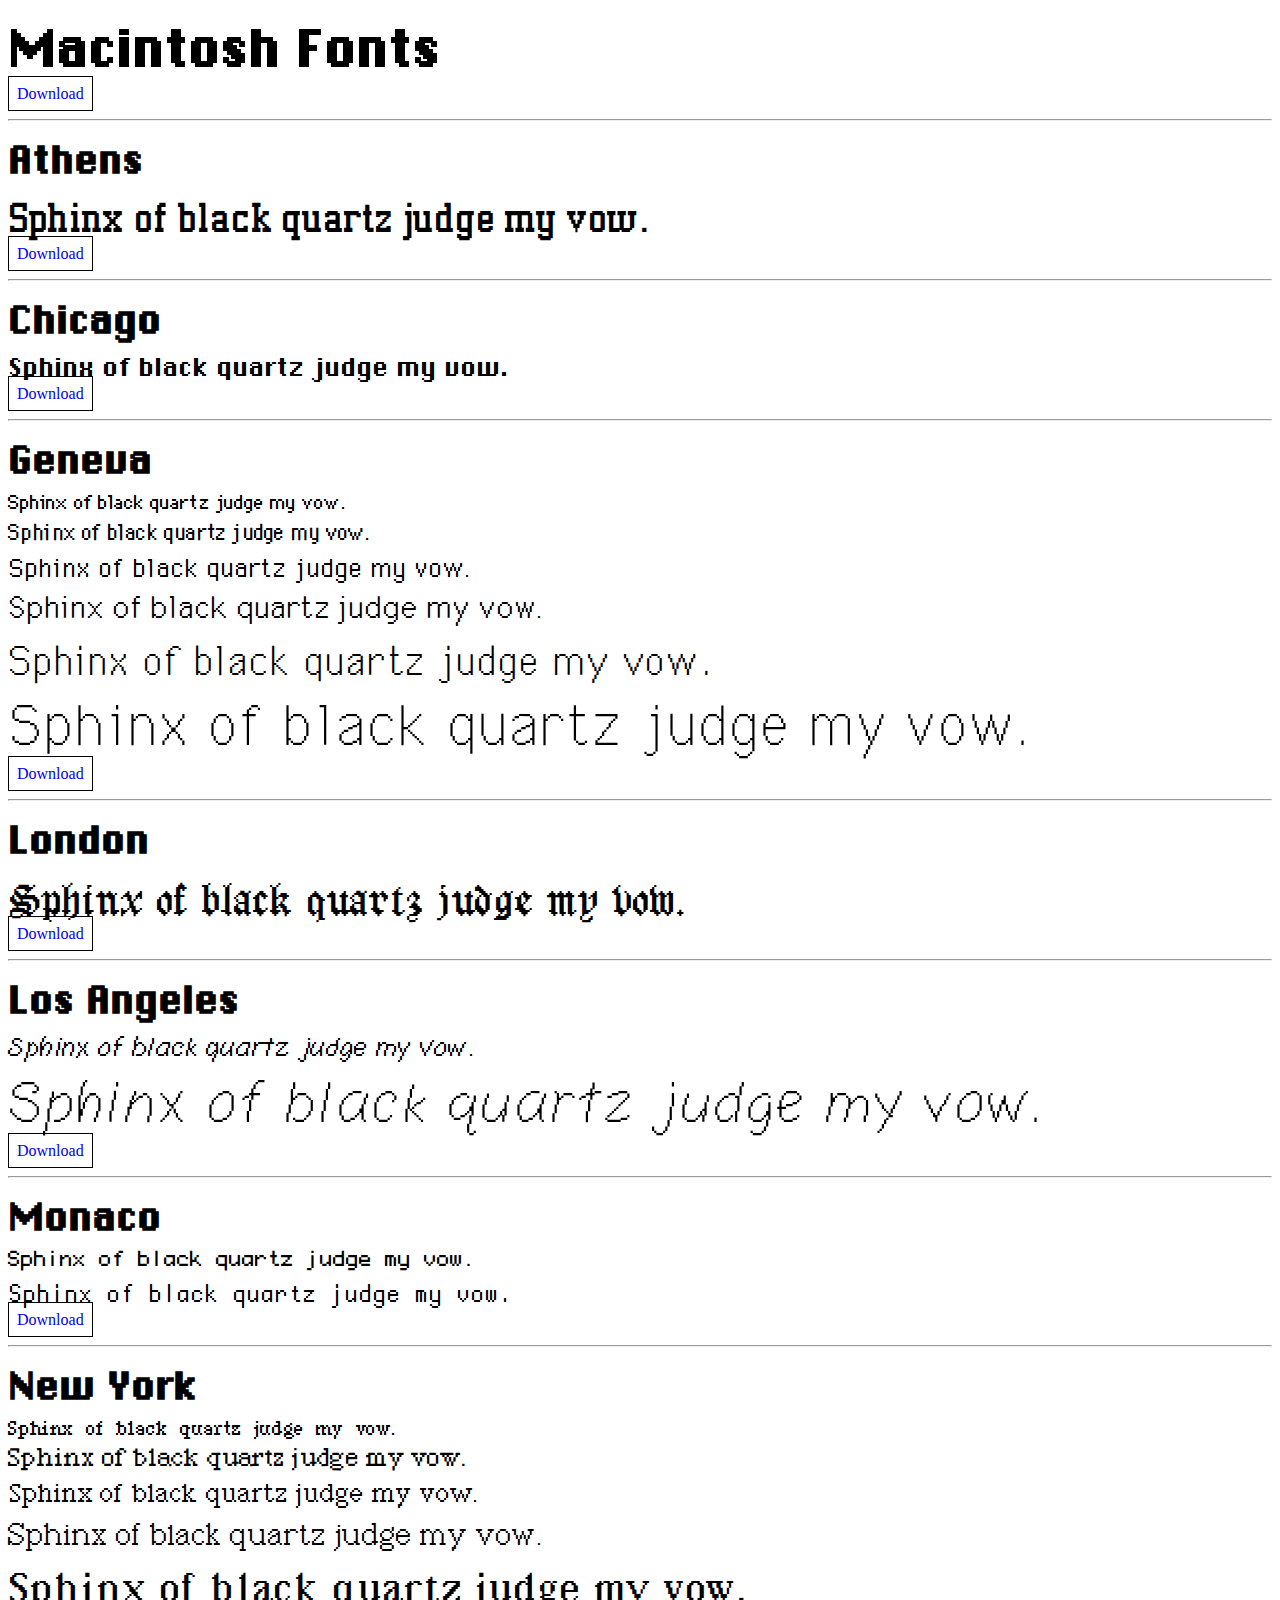
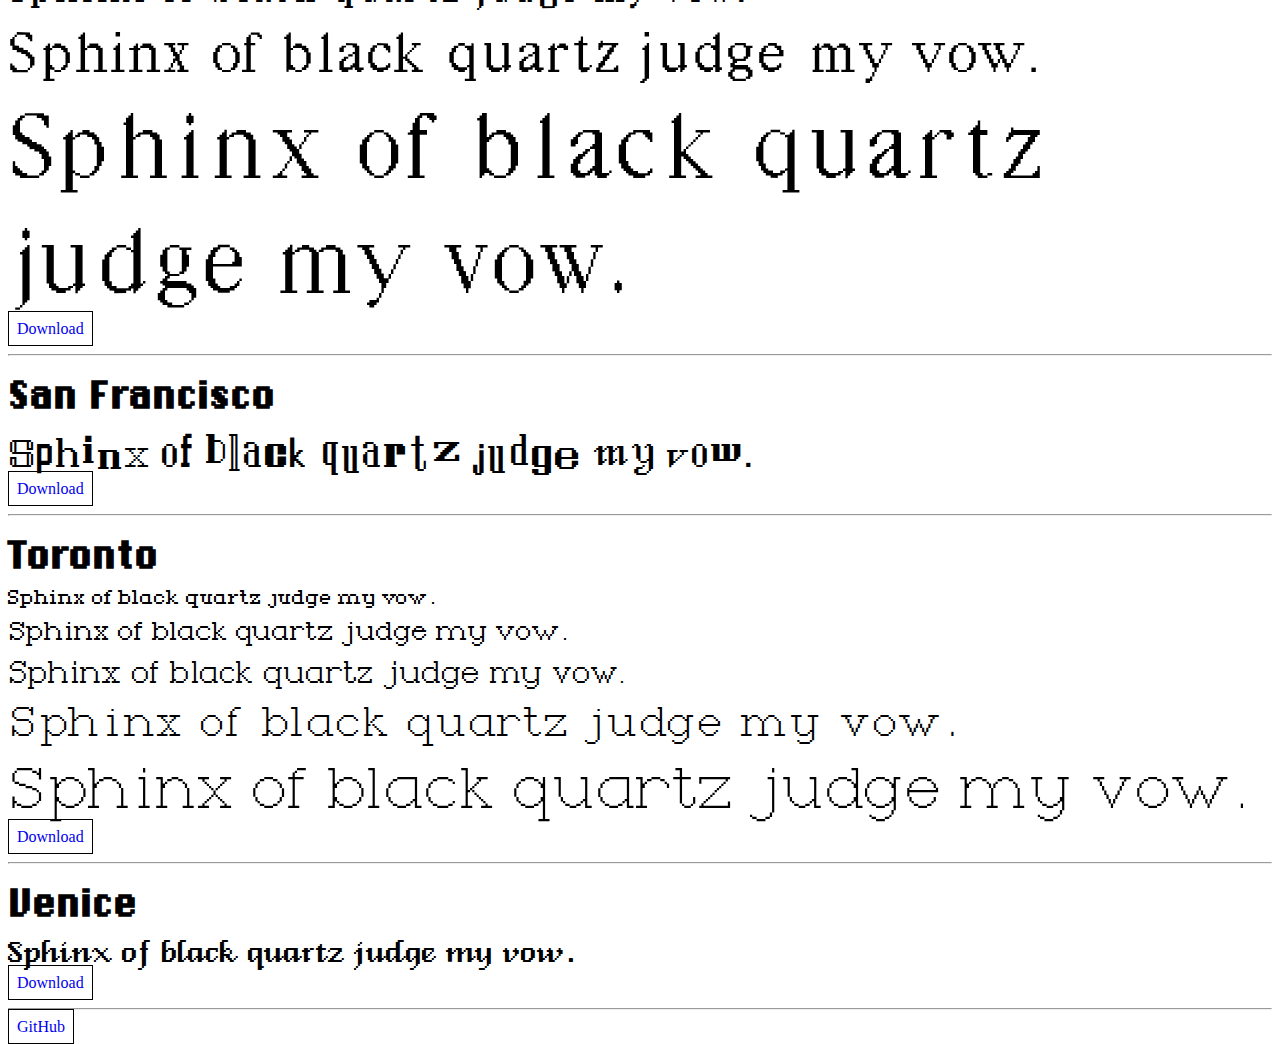
==== index.html @ c71b7063 "third commit" ====
<!DOCTYPE html>
<html lang="en">
<head>
  <meta charset="UTF-8" />
  <title>Macintosh Fonts</title>
  <meta name="viewport" content="width=device-width,initial-scale=1" />
  <link rel="stylesheet" type="text/css" href="styles.css" />
  <link rel="icon" href="favicon.png">
</head>

<body>
  <h1>Macintosh Fonts</h1>
  <a href="/ZIP/MacFonts.zip" download="MacFonts.zip">Download</a>

<hr>
  
  <h2>Athens</h2>
  <p class="athens18">Sphinx of black quartz judge my vow.</p>
  <a href="/ZIP/MacAthens.zip" download="MacAthens.zip">Download</a>

<hr>

  <h2>Chicago</h2>
  <p class="chicago12">Sphinx of black quartz judge my vow.</p>
  <a href="/ZIP/MacChicago.zip" download="MacChicago.zip">Download</a>

<hr>

  <h2>Geneva</h2>
  <p class="geneva09">Sphinx of black quartz judge my vow.</p>
  <p class="geneva10">Sphinx of black quartz judge my vow.</p>
  <p class="geneva12">Sphinx of black quartz judge my vow.</p>
  <p class="geneva14">Sphinx of black quartz judge my vow.</p>
  <p class="geneva18">Sphinx of black quartz judge my vow.</p>
  <p class="geneva24">Sphinx of black quartz judge my vow.</p>
  <a href="/ZIP/MacGeneva.zip" download="MacGeneva.zip">Download</a>

<hr>

  <h2>London</h2>
  <p class="london18">Sphinx of black quartz judge my vow.</p>
  <a href="/ZIP/MacLondon.zip" download="MacLondon.zip">Download</a>

<hr>

  <h2>Los Angeles</h2>
  <p class="losangeles12">Sphinx of black quartz judge my vow.</p>
  <p class="losangeles24">Sphinx of black quartz judge my vow.</p>
  <a href="/ZIP/MacLosAngeles.zip" download="MacLosAngeles.zip">Download</a>

<hr>

  <h2>Monaco</h2>
  <p class="monaco09">Sphinx of black quartz judge my vow.</p>
  <p class="monaco12">Sphinx of black quartz judge my vow.</p>
  <a href="/ZIP/MacMonaco.zip" download="MacMonaco.zip">Download</a>

<hr>

  <h2>New York</h2>
  <p class="newyork09">Sphinx of black quartz judge my vow.</p>
  <p class="newyork10">Sphinx of black quartz judge my vow.</p>
  <p class="newyork12">Sphinx of black quartz judge my vow.</p>
  <p class="newyork14">Sphinx of black quartz judge my vow.</p>
  <p class="newyork18">Sphinx of black quartz judge my vow.</p>
  <p class="newyork24">Sphinx of black quartz judge my vow.</p>
  <p class="newyork36">Sphinx of black quartz judge my vow.</p>
  <a href="/ZIP/MacNewYork.zip" download="MacNewYork.zip">Download</a>

<hr>

  <h2>San Francisco</h2>
  <p class="sanfrancisco18">Sphinx of black quartz judge my vow.</p>
  <a href="/ZIP/MacSanFrancisco.zip" download="MacSanFrancisco.zip">Download</a>

<hr>

  <h2>Toronto</h2>
  <p class="toronto09">Sphinx of black quartz judge my vow.</p>
  <p class="toronto12">Sphinx of black quartz judge my vow.</p>
  <p class="toronto14">Sphinx of black quartz judge my vow.</p>
  <p class="toronto18">Sphinx of black quartz judge my vow.</p>
  <p class="toronto24">Sphinx of black quartz judge my vow.</p>
  <a href="/ZIP/MacToronto.zip" download="MacToronto.zip">Download</a>

<hr>

  <h2>Venice</h2>
  <p class="venice14">Sphinx of black quartz judge my vow.</p>
  <a href="/ZIP/MacVenice.zip" download="MacVenice.zip">Download</a>

  <hr>
  <footer>
  <a href="https://github.com/century/macfonts">GitHub</a>
  </footer>
</body>

</html>
---- styles.css ----
@font-face
{
    font-family: "Athens18";
    src: url(/WOFF2/MacAthens-18.woff2)
}

@font-face
{
    font-family: "Chicago12";
    src: url(/WOFF2/MacChicago-12.woff2)
}

@font-face
{
    font-family: "Geneva09";
    src: url(/WOFF2/MacGeneva-09.woff2)
}

@font-face
{
    font-family: "Geneva10";
    src: url(/WOFF2/MacGeneva-10.woff2)
}

@font-face
{
    font-family: "Geneva12";
    src: url(/WOFF2/MacGeneva-12.woff2)
}

@font-face
{
    font-family: "Geneva14";
    src: url(/WOFF2/MacGeneva-14.woff2)
}

@font-face
{
    font-family: "Geneva18";
    src: url(/WOFF2/MacGeneva-18.woff2)
}

@font-face
{
    font-family: "Geneva24";
    src: url(/WOFF2/MacGeneva-24.woff2)
}

@font-face
{
    font-family: "London18";
    src: url(/WOFF2/MacLondon-18.woff2)
}

@font-face
{
    font-family: "LosAngeles12";
    src: url(/WOFF2/MacLosAngeles-12.woff2)
}

@font-face
{
    font-family: "LosAngeles24";
    src: url(/WOFF2/MacLosAngeles-24.woff2)
}

@font-face
{
    font-family: "Monaco09";
    src: url(/WOFF2/MacMonaco-09.woff2)
}

@font-face
{
    font-family: "Monaco12";
    src: url(/WOFF2/MacMonaco-12.woff2)
}

@font-face
{
    font-family: "NewYork09";
    src: url(/WOFF2/MacNewYork-09.woff2)
}

@font-face
{
    font-family: "NewYork10";
    src: url(/WOFF2/MacNewYork-10.woff2)
}

@font-face
{
    font-family: "NewYork12";
    src: url(/WOFF2/MacNewYork-12.woff2)
}

@font-face
{
    font-family: "NewYork14";
    src: url(/WOFF2/MacNewYork-14.woff2)
}

@font-face
{
    font-family: "NewYork18";
    src: url(/WOFF2/MacNewYork-18.woff2)
}

@font-face
{
    font-family: "NewYork24";
    src: url(/WOFF2/MacNewYork-24.woff2)
}

@font-face
{
    font-family: "NewYork36";
    src: url(/WOFF2/MacNewYork-36.woff2)
}

@font-face
{
    font-family: "SanFrancisco18";
    src: url(/WOFF2/MacSanFrancisco-18.woff2)
}

@font-face
{
    font-family: "Toronto09";
    src: url(/WOFF2/MacToronto-09.woff2)
}

@font-face
{
    font-family: "Toronto10";
    src: url(/WOFF2/MacToronto-10.woff2)
}

@font-face
{
    font-family: "Toronto12";
    src: url(/WOFF2/MacToronto-12.woff2)
}

@font-face
{
    font-family: "Toronto14";
    src: url(/WOFF2/MacToronto-14.woff2)
}

@font-face
{
    font-family: "Toronto18";
    src: url(/WOFF2/MacToronto-18.woff2)
}

@font-face
{
    font-family: "Toronto24";
    src: url(/WOFF2/MacToronto-24.woff2)
}

@font-face
{
    font-family: "Venice14";
    src: url(/WOFF2/MacVenice-14.woff2)
}

.athens18 {
	font-family: "Athens18";
	font-size: 36pt;
}

.chicago12 {
	font-family: "Chicago12";
	font-size: 24pt;
}

.geneva09 {
	font-family: "Geneva09";
	font-size: 18pt;
}

.geneva10  {
	font-family: "Geneva10";
	font-size: 20pt;
}

.geneva12  {
	font-family: "Geneva12";
	font-size: 24pt;
}

.geneva14 {
	font-family: "Geneva14";
	font-size: 28pt;
}

.geneva18 {
	font-family: "Geneva18";
	font-size: 36pt;
}

.geneva24 {
	font-family: "Geneva24";
	font-size: 48pt;
}

.london18 {
	font-family: "London18";
	font-size: 36pt;
}

.losangeles12 {
	font-family: "LosAngeles12";
	font-size: 24pt;
}

.losangeles24 {
	font-family: "LosAngeles24";
	font-size: 48pt;
}

.monaco09 {
	font-family: "Monaco09";
	font-size: 18pt;
}

.monaco12 {
	font-family: "Monaco12";
	font-size: 24pt;
}

.newyork09 {
	font-family: "NewYork09";
	font-size: 18pt;
}

.newyork10 {
	font-family: "NewYork10";
	font-size: 20pt;
}

.newyork12 {
	font-family: "NewYork12";
	font-size: 24pt;
}

.newyork14 {
	font-family: "NewYork14";
	font-size: 28pt;
}

.newyork18 {
	font-family: "NewYork18";
	font-size: 36pt;
}

.newyork24 {
	font-family: "NewYork24";
	font-size: 48pt;
}
.newyork36 {
	font-family: "NewYork36";
	font-size: 72pt;
}

.sanfrancisco18 {
	font-family: "SanFrancisco18";
	font-size: 36pt;
}

.toronto09 {
	font-family: "Toronto09";
	font-size: 18pt;
}

.toronto12 {
	font-family: "Toronto12";
	font-size: 24pt;
}

.toronto14 {
	font-family: "Toronto14";
	font-size: 28pt;
}


.toronto18 {
	font-family: "Toronto18";
	font-size: 36pt;
}


.toronto24 {
	font-family: "Toronto24";
	font-size: 48pt;
}


.venice14 {
	font-family: "Venice14";
	font-size: 28pt;
}

h1,h2,h3,h4,h5,h6 {
	font-family: "Chicago12";
	margin: 0;
}

h1 {
	font-size: 48pt;
}

h2 {
	font-size: 36pt;
}



a {
	border: 1px solid black;
	text-decoration: none;
	padding: 8px;
	text-align: center;
	
}
p {
	margin: 0;
}
hr {
	margin-top: 1rem;
}
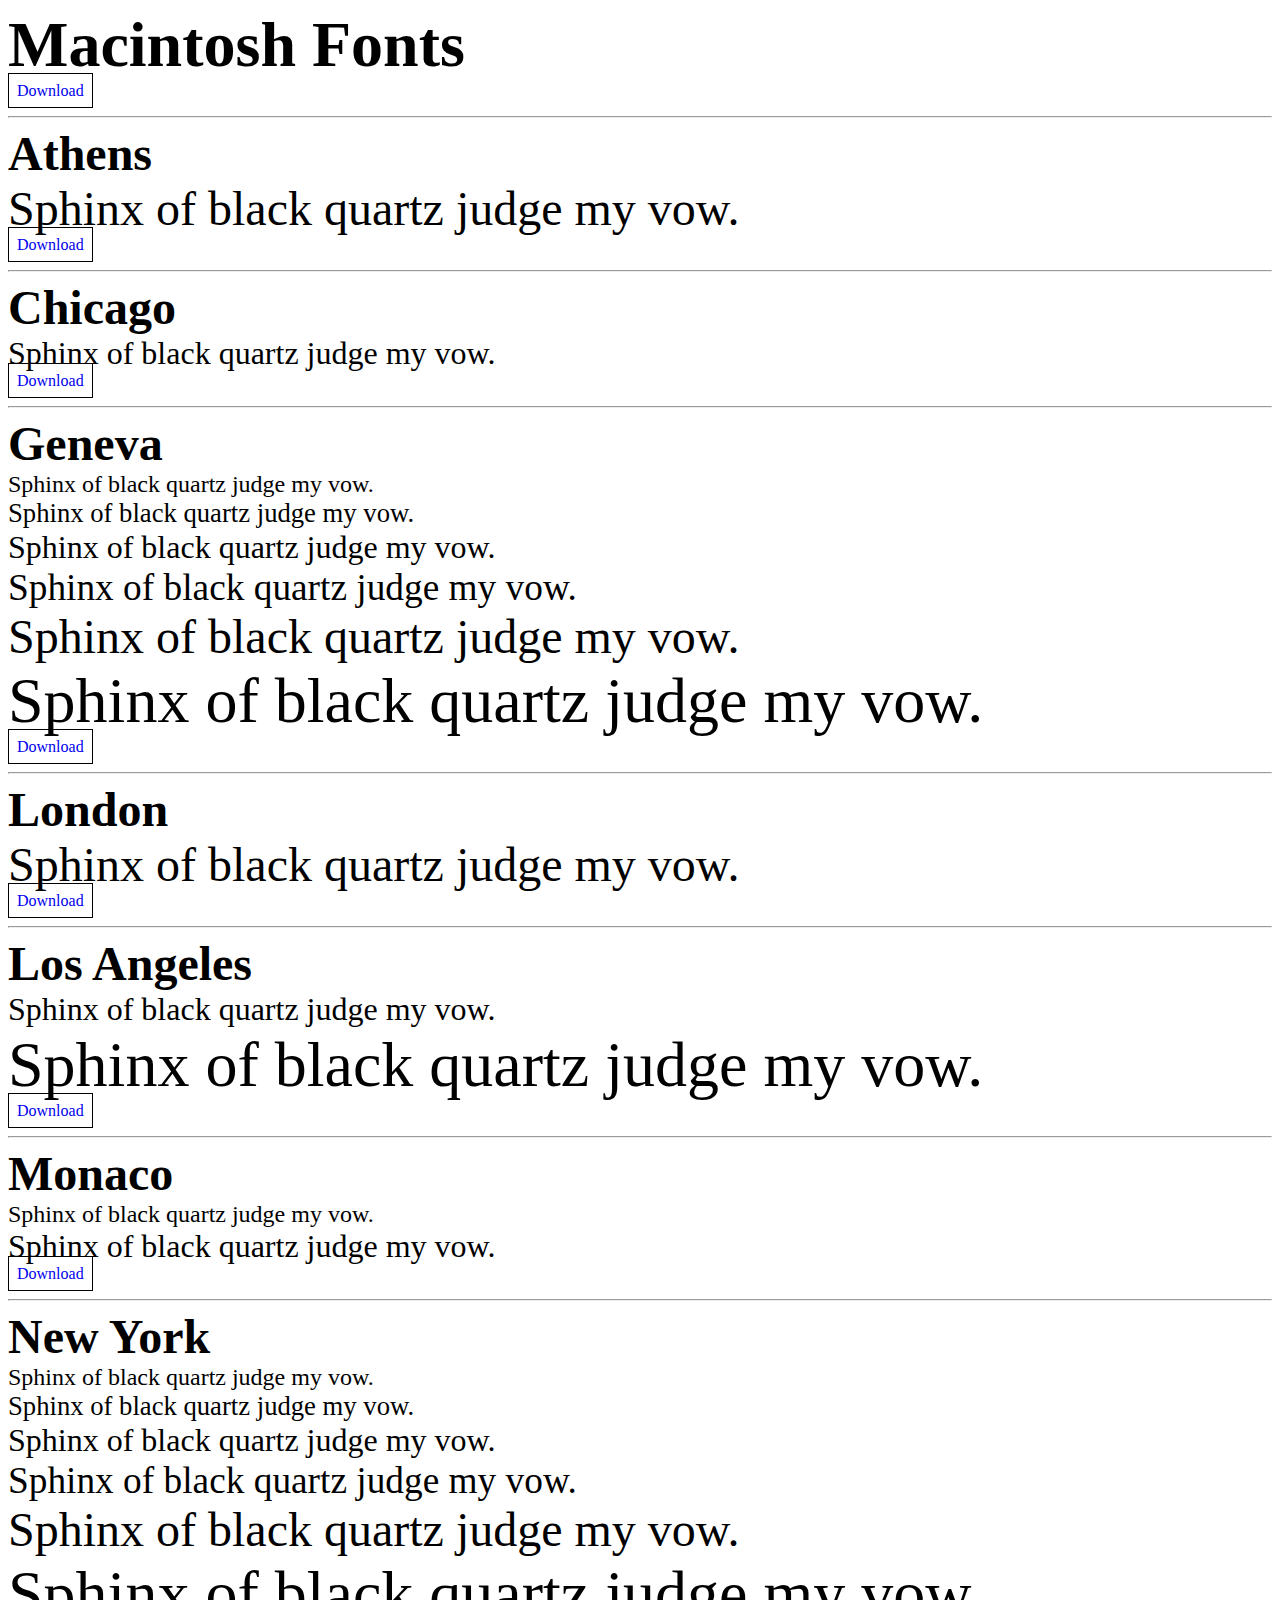
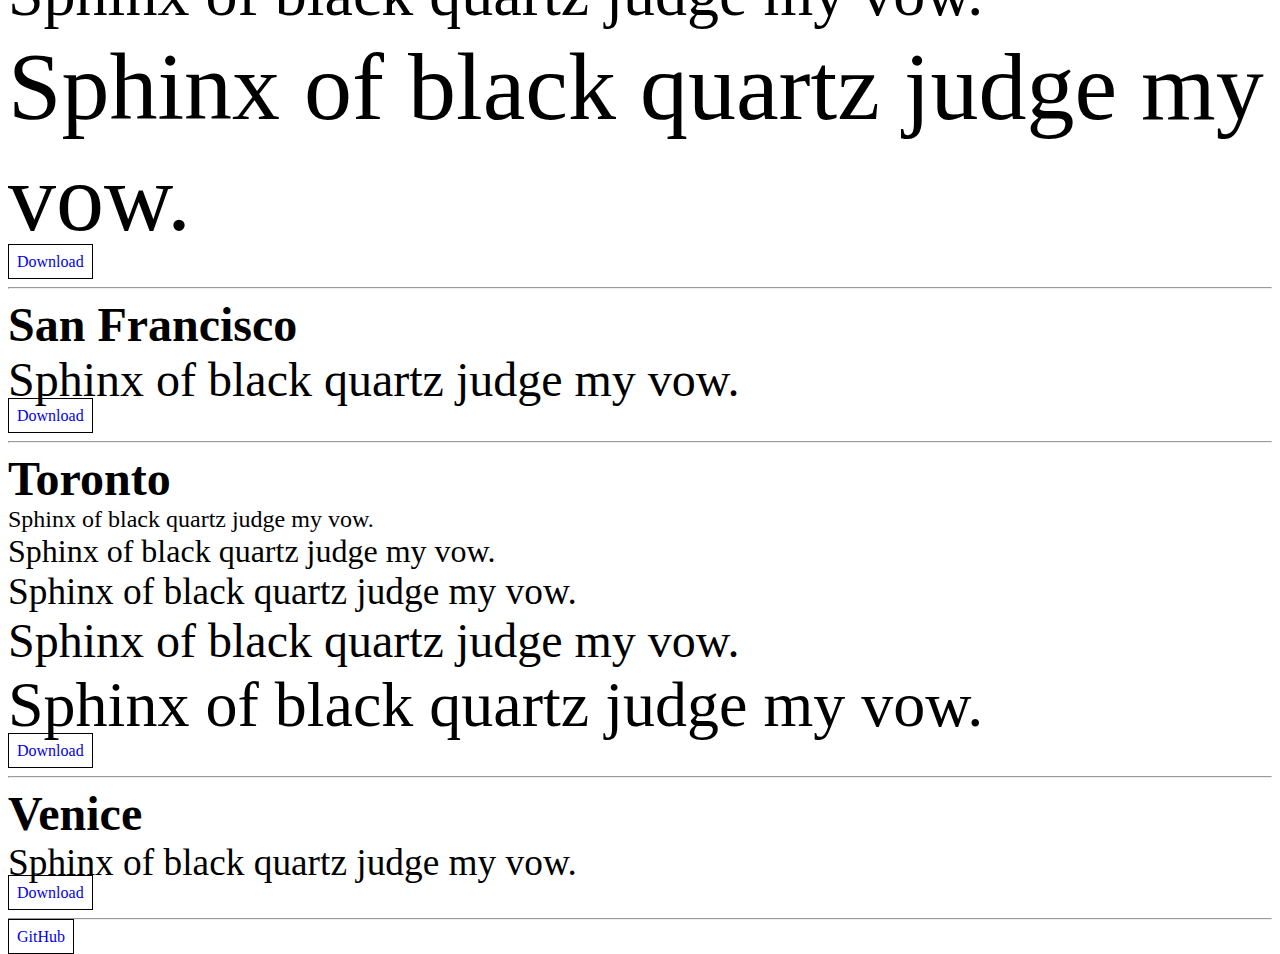
==== commit fa4d1c29: "fifth commit" ====
--- a/index.html
+++ b/index.html
@@ -10,19 +10,19 @@
 
 <body>
   <h1>Macintosh Fonts</h1>
-  <a href="/ZIP/MacFonts.zip" download="MacFonts.zip">Download</a>
+  <a href="https://github.com/century/MacFonts/raw/refs/heads/main/ZIPMacFonts.zip" download="MacFonts.zip">Download</a>
 
 <hr>
   
   <h2>Athens</h2>
   <p class="athens18">Sphinx of black quartz judge my vow.</p>
-  <a href="/ZIP/MacAthens.zip" download="MacAthens.zip">Download</a>
+  <a href="https://github.com/century/MacFonts/raw/refs/heads/main/ZIPMacAthens.zip" download="MacAthens.zip">Download</a>
 
 <hr>
 
   <h2>Chicago</h2>
   <p class="chicago12">Sphinx of black quartz judge my vow.</p>
-  <a href="/ZIP/MacChicago.zip" download="MacChicago.zip">Download</a>
+  <a href="https://github.com/century/MacFonts/raw/refs/heads/main/ZIPMacChicago.zip" download="MacChicago.zip">Download</a>
 
 <hr>
 
@@ -33,27 +33,27 @@
   <p class="geneva14">Sphinx of black quartz judge my vow.</p>
   <p class="geneva18">Sphinx of black quartz judge my vow.</p>
   <p class="geneva24">Sphinx of black quartz judge my vow.</p>
-  <a href="/ZIP/MacGeneva.zip" download="MacGeneva.zip">Download</a>
+  <a href="https://github.com/century/MacFonts/raw/refs/heads/main/ZIPMacGeneva.zip" download="MacGeneva.zip">Download</a>
 
 <hr>
 
   <h2>London</h2>
   <p class="london18">Sphinx of black quartz judge my vow.</p>
-  <a href="/ZIP/MacLondon.zip" download="MacLondon.zip">Download</a>
+  <a href="https://github.com/century/MacFonts/raw/refs/heads/main/ZIPMacLondon.zip" download="MacLondon.zip">Download</a>
 
 <hr>
 
   <h2>Los Angeles</h2>
   <p class="losangeles12">Sphinx of black quartz judge my vow.</p>
   <p class="losangeles24">Sphinx of black quartz judge my vow.</p>
-  <a href="/ZIP/MacLosAngeles.zip" download="MacLosAngeles.zip">Download</a>
+  <a href="https://github.com/century/MacFonts/raw/refs/heads/main/ZIPMacLosAngeles.zip" download="MacLosAngeles.zip">Download</a>
 
 <hr>
 
   <h2>Monaco</h2>
   <p class="monaco09">Sphinx of black quartz judge my vow.</p>
   <p class="monaco12">Sphinx of black quartz judge my vow.</p>
-  <a href="/ZIP/MacMonaco.zip" download="MacMonaco.zip">Download</a>
+  <a href="https://github.com/century/MacFonts/raw/refs/heads/main/ZIPMacMonaco.zip" download="MacMonaco.zip">Download</a>
 
 <hr>
 
@@ -65,13 +65,13 @@
   <p class="newyork18">Sphinx of black quartz judge my vow.</p>
   <p class="newyork24">Sphinx of black quartz judge my vow.</p>
   <p class="newyork36">Sphinx of black quartz judge my vow.</p>
-  <a href="/ZIP/MacNewYork.zip" download="MacNewYork.zip">Download</a>
+  <a href="https://github.com/century/MacFonts/raw/refs/heads/main/ZIPMacNewYork.zip" download="MacNewYork.zip">Download</a>
 
 <hr>
 
   <h2>San Francisco</h2>
   <p class="sanfrancisco18">Sphinx of black quartz judge my vow.</p>
-  <a href="/ZIP/MacSanFrancisco.zip" download="MacSanFrancisco.zip">Download</a>
+  <a href="https://github.com/century/MacFonts/raw/refs/heads/main/ZIPMacSanFrancisco.zip" download="MacSanFrancisco.zip">Download</a>
 
 <hr>
 
@@ -81,13 +81,13 @@
   <p class="toronto14">Sphinx of black quartz judge my vow.</p>
   <p class="toronto18">Sphinx of black quartz judge my vow.</p>
   <p class="toronto24">Sphinx of black quartz judge my vow.</p>
-  <a href="/ZIP/MacToronto.zip" download="MacToronto.zip">Download</a>
+  <a href="https://github.com/century/MacFonts/raw/refs/heads/main/ZIPMacToronto.zip" download="MacToronto.zip">Download</a>
 
 <hr>
 
   <h2>Venice</h2>
   <p class="venice14">Sphinx of black quartz judge my vow.</p>
-  <a href="/ZIP/MacVenice.zip" download="MacVenice.zip">Download</a>
+  <a href="https://github.com/century/MacFonts/raw/refs/heads/main/ZIPMacVenice.zip" download="MacVenice.zip">Download</a>
 
   <hr>
   <footer>
--- a/styles.css
+++ b/styles.css
@@ -1,169 +1,169 @@
 @font-face
 {
     font-family: "Athens18";
-    src: url(/WOFF2/MacAthens-18.woff2)
+    src: url(https://github.com/century/MacFonts/raw/refs/heads/main/WOFF2/MacAthens-18.woff2)
 }
 
 @font-face
 {
     font-family: "Chicago12";
-    src: url(/WOFF2/MacChicago-12.woff2)
+    src: url(https://github.com/century/MacFonts/raw/refs/heads/main/WOFF2/MacChicago-12.woff2)
 }
 
 @font-face
 {
     font-family: "Geneva09";
-    src: url(/WOFF2/MacGeneva-09.woff2)
+    src: url(https://github.com/century/MacFonts/raw/refs/heads/main/WOFF2/MacGeneva-09.woff2)
 }
 
 @font-face
 {
     font-family: "Geneva10";
-    src: url(/WOFF2/MacGeneva-10.woff2)
+    src: url(https://github.com/century/MacFonts/raw/refs/heads/main/WOFF2/MacGeneva-10.woff2)
 }
 
 @font-face
 {
     font-family: "Geneva12";
-    src: url(/WOFF2/MacGeneva-12.woff2)
+    src: url(https://github.com/century/MacFonts/raw/refs/heads/main/WOFF2/MacGeneva-12.woff2)
 }
 
 @font-face
 {
     font-family: "Geneva14";
-    src: url(/WOFF2/MacGeneva-14.woff2)
+    src: url(https://github.com/century/MacFonts/raw/refs/heads/main/WOFF2/MacGeneva-14.woff2)
 }
 
 @font-face
 {
     font-family: "Geneva18";
-    src: url(/WOFF2/MacGeneva-18.woff2)
+    src: url(https://github.com/century/MacFonts/raw/refs/heads/main/WOFF2/MacGeneva-18.woff2)
 }
 
 @font-face
 {
     font-family: "Geneva24";
-    src: url(/WOFF2/MacGeneva-24.woff2)
+    src: url(https://github.com/century/MacFonts/raw/refs/heads/main/WOFF2/MacGeneva-24.woff2)
 }
 
 @font-face
 {
     font-family: "London18";
-    src: url(/WOFF2/MacLondon-18.woff2)
+    src: url(https://github.com/century/MacFonts/raw/refs/heads/main/WOFF2/MacLondon-18.woff2)
 }
 
 @font-face
 {
     font-family: "LosAngeles12";
-    src: url(/WOFF2/MacLosAngeles-12.woff2)
+    src: url(https://github.com/century/MacFonts/raw/refs/heads/main/WOFF2/MacLosAngeles-12.woff2)
 }
 
 @font-face
 {
     font-family: "LosAngeles24";
-    src: url(/WOFF2/MacLosAngeles-24.woff2)
+    src: url(https://github.com/century/MacFonts/raw/refs/heads/main/WOFF2/MacLosAngeles-24.woff2)
 }
 
 @font-face
 {
     font-family: "Monaco09";
-    src: url(/WOFF2/MacMonaco-09.woff2)
+    src: url(https://github.com/century/MacFonts/raw/refs/heads/main/WOFF2/MacMonaco-09.woff2)
 }
 
 @font-face
 {
     font-family: "Monaco12";
-    src: url(/WOFF2/MacMonaco-12.woff2)
+    src: url(https://github.com/century/MacFonts/raw/refs/heads/main/WOFF2/MacMonaco-12.woff2)
 }
 
 @font-face
 {
     font-family: "NewYork09";
-    src: url(/WOFF2/MacNewYork-09.woff2)
+    src: url(https://github.com/century/MacFonts/raw/refs/heads/main/WOFF2/MacNewYork-09.woff2)
 }
 
 @font-face
 {
     font-family: "NewYork10";
-    src: url(/WOFF2/MacNewYork-10.woff2)
+    src: url(https://github.com/century/MacFonts/raw/refs/heads/main/WOFF2/MacNewYork-10.woff2)
 }
 
 @font-face
 {
     font-family: "NewYork12";
-    src: url(/WOFF2/MacNewYork-12.woff2)
+    src: url(https://github.com/century/MacFonts/raw/refs/heads/main/WOFF2/MacNewYork-12.woff2)
 }
 
 @font-face
 {
     font-family: "NewYork14";
-    src: url(/WOFF2/MacNewYork-14.woff2)
+    src: url(https://github.com/century/MacFonts/raw/refs/heads/main/WOFF2/MacNewYork-14.woff2)
 }
 
 @font-face
 {
     font-family: "NewYork18";
-    src: url(/WOFF2/MacNewYork-18.woff2)
+    src: url(https://github.com/century/MacFonts/raw/refs/heads/main/WOFF2/MacNewYork-18.woff2)
 }
 
 @font-face
 {
     font-family: "NewYork24";
-    src: url(/WOFF2/MacNewYork-24.woff2)
+    src: url(https://github.com/century/MacFonts/raw/refs/heads/main/WOFF2/MacNewYork-24.woff2)
 }
 
 @font-face
 {
     font-family: "NewYork36";
-    src: url(/WOFF2/MacNewYork-36.woff2)
+    src: url(https://github.com/century/MacFonts/raw/refs/heads/main/WOFF2/MacNewYork-36.woff2)
 }
 
 @font-face
 {
     font-family: "SanFrancisco18";
-    src: url(/WOFF2/MacSanFrancisco-18.woff2)
+    src: url(https://github.com/century/MacFonts/raw/refs/heads/main/WOFF2/MacSanFrancisco-18.woff2)
 }
 
 @font-face
 {
     font-family: "Toronto09";
-    src: url(/WOFF2/MacToronto-09.woff2)
+    src: url(https://github.com/century/MacFonts/raw/refs/heads/main/WOFF2/MacToronto-09.woff2)
 }
 
 @font-face
 {
     font-family: "Toronto10";
-    src: url(/WOFF2/MacToronto-10.woff2)
+    src: url(https://github.com/century/MacFonts/raw/refs/heads/main/WOFF2/MacToronto-10.woff2)
 }
 
 @font-face
 {
     font-family: "Toronto12";
-    src: url(/WOFF2/MacToronto-12.woff2)
+    src: url(https://github.com/century/MacFonts/raw/refs/heads/main/WOFF2/MacToronto-12.woff2)
 }
 
 @font-face
 {
     font-family: "Toronto14";
-    src: url(/WOFF2/MacToronto-14.woff2)
+    src: url(https://github.com/century/MacFonts/raw/refs/heads/main/WOFF2/MacToronto-14.woff2)
 }
 
 @font-face
 {
     font-family: "Toronto18";
-    src: url(/WOFF2/MacToronto-18.woff2)
+    src: url(https://github.com/century/MacFonts/raw/refs/heads/main/WOFF2/MacToronto-18.woff2)
 }
 
 @font-face
 {
     font-family: "Toronto24";
-    src: url(/WOFF2/MacToronto-24.woff2)
+    src: url(https://github.com/century/MacFonts/raw/refs/heads/main/WOFF2/MacToronto-24.woff2)
 }
 
 @font-face
 {
     font-family: "Venice14";
-    src: url(/WOFF2/MacVenice-14.woff2)
+    src: url(https://github.com/century/MacFonts/raw/refs/heads/main/WOFF2/MacVenice-14.woff2)
 }
 
 .athens18 {
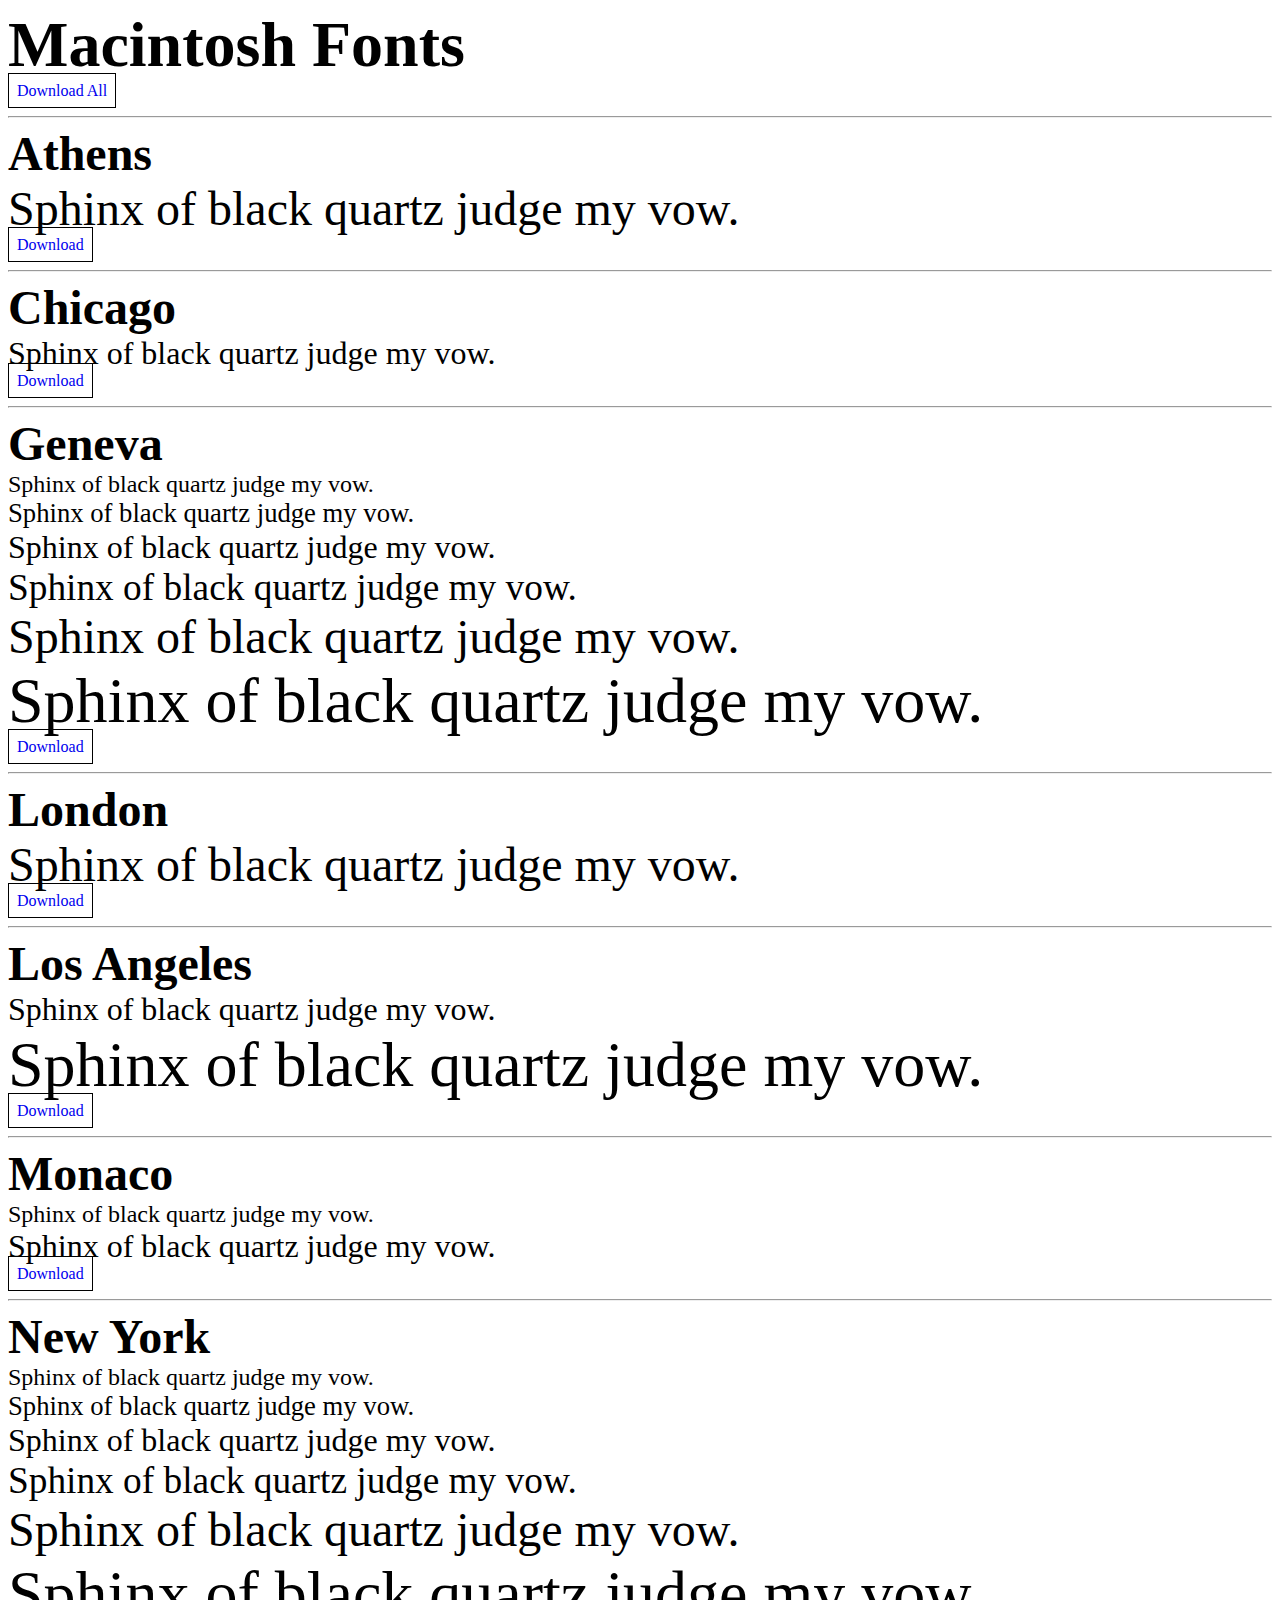
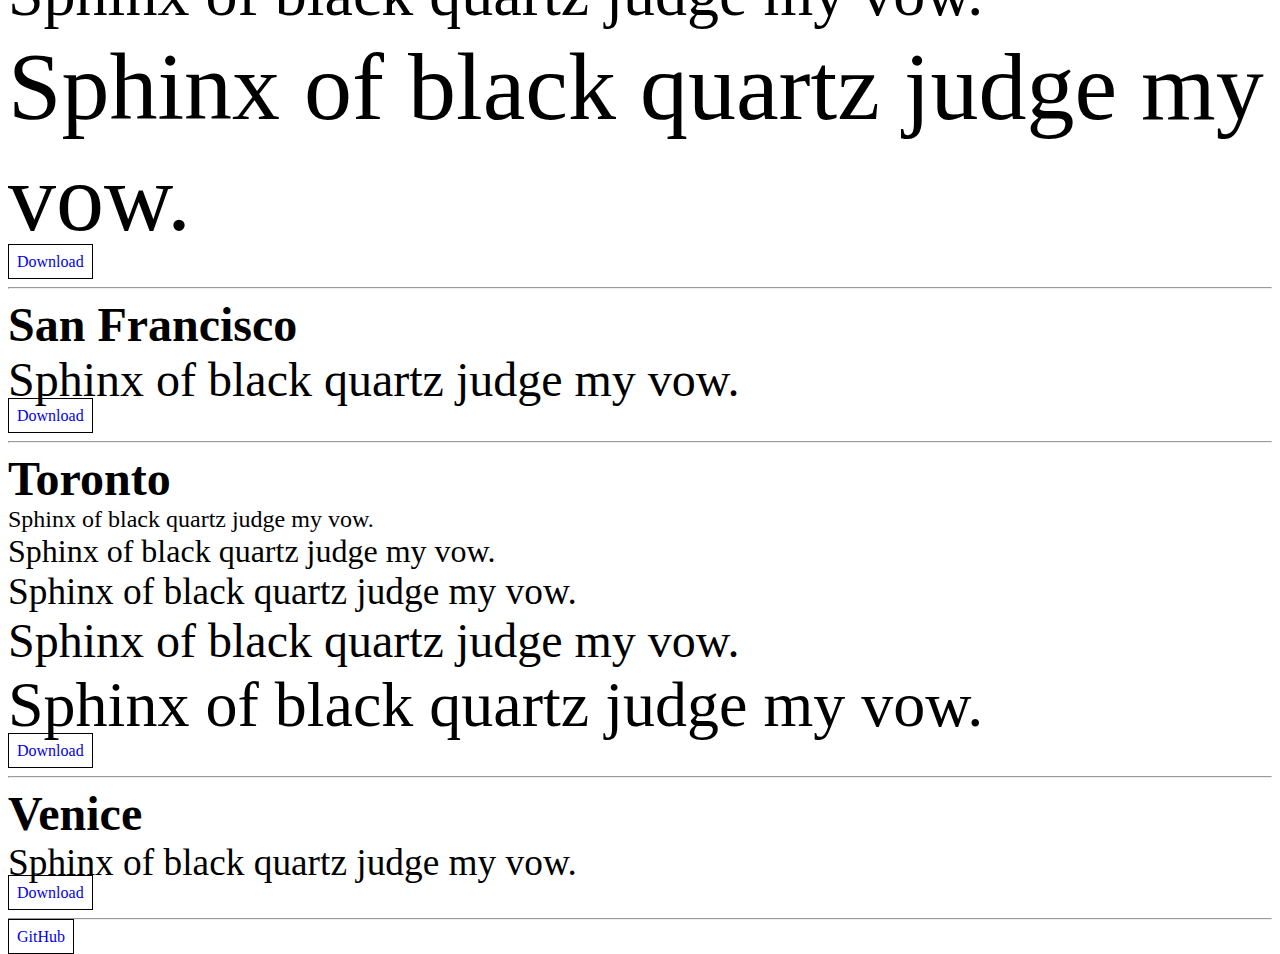
==== commit 7dd562f4: "sixth commit" ====
--- a/index.html
+++ b/index.html
@@ -10,7 +10,7 @@
 
 <body>
   <h1>Macintosh Fonts</h1>
-  <a href="https://github.com/century/MacFonts/raw/refs/heads/main/ZIPMacFonts.zip" download="MacFonts.zip">Download</a>
+  <a href="https://github.com/century/MacFonts/raw/refs/heads/main/ZIPMacFonts.zip" download="MacFonts.zip">Download All</a>
 
 <hr>
   
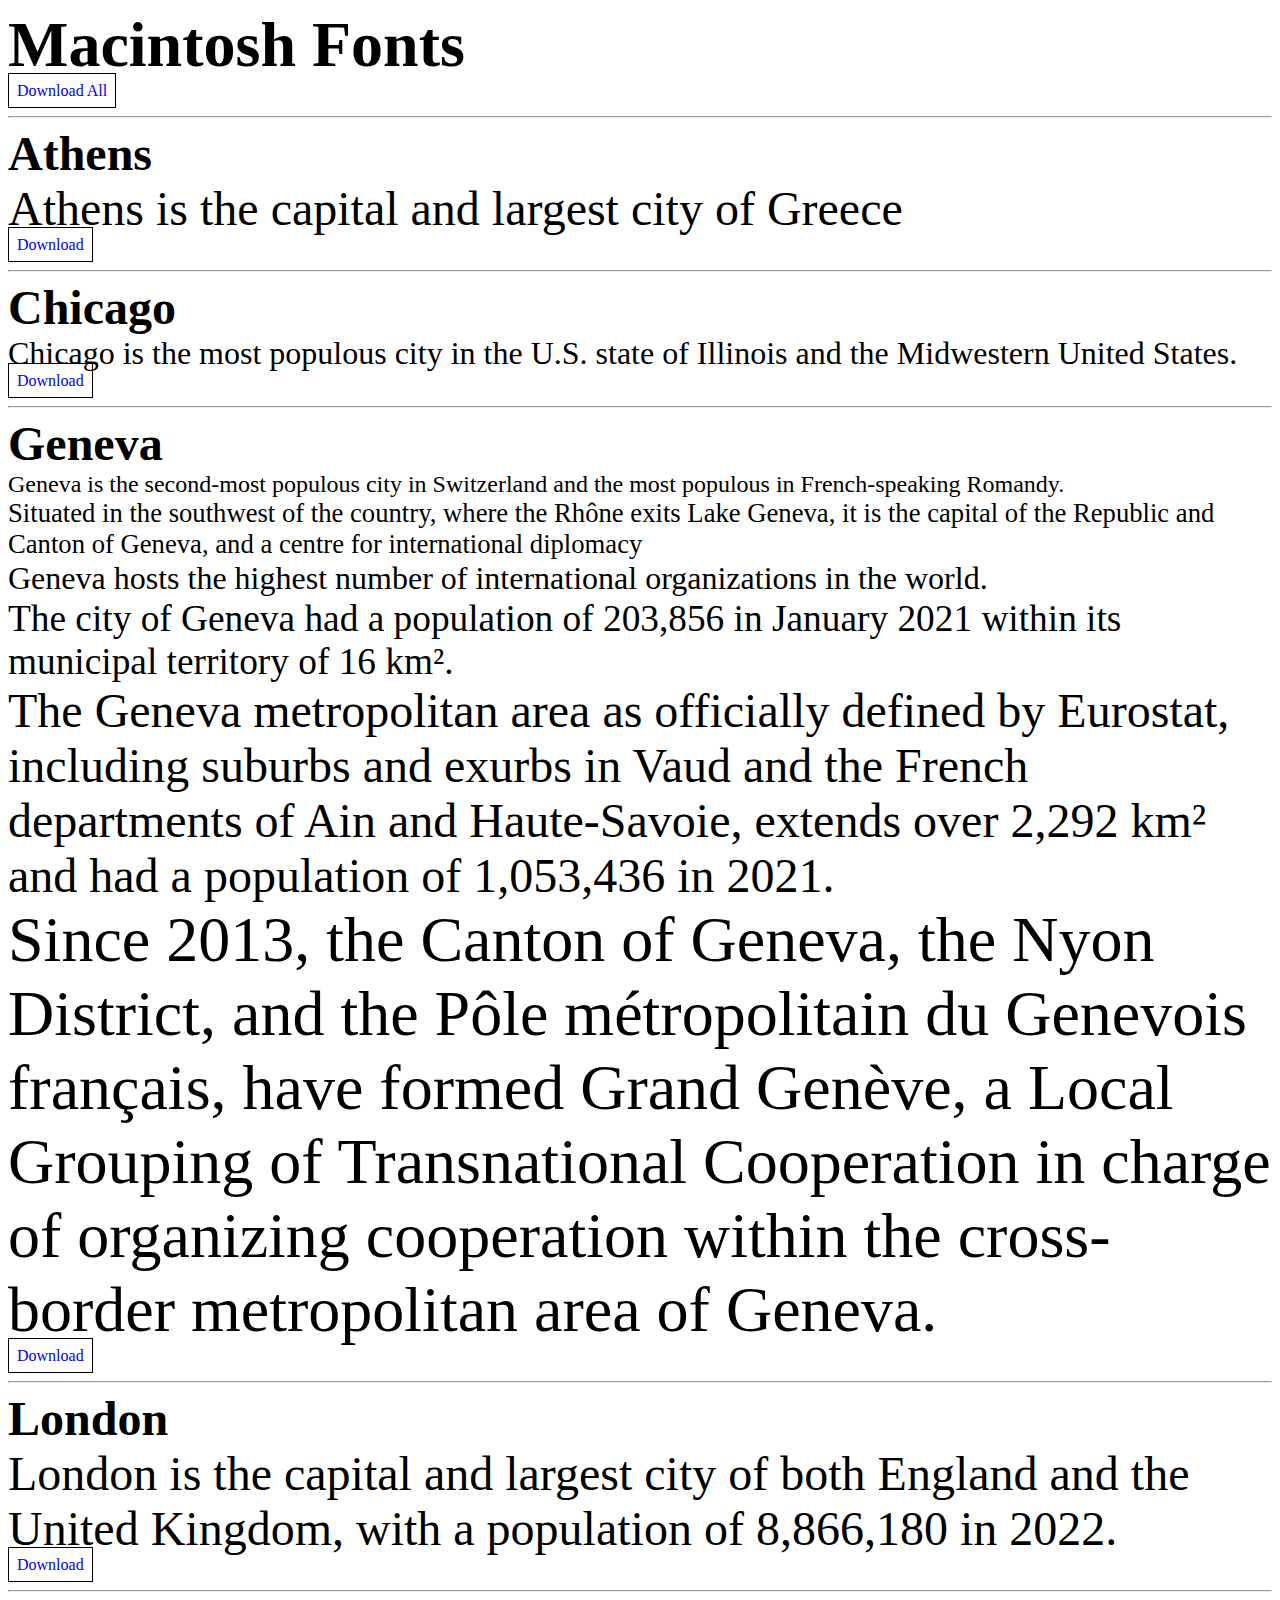
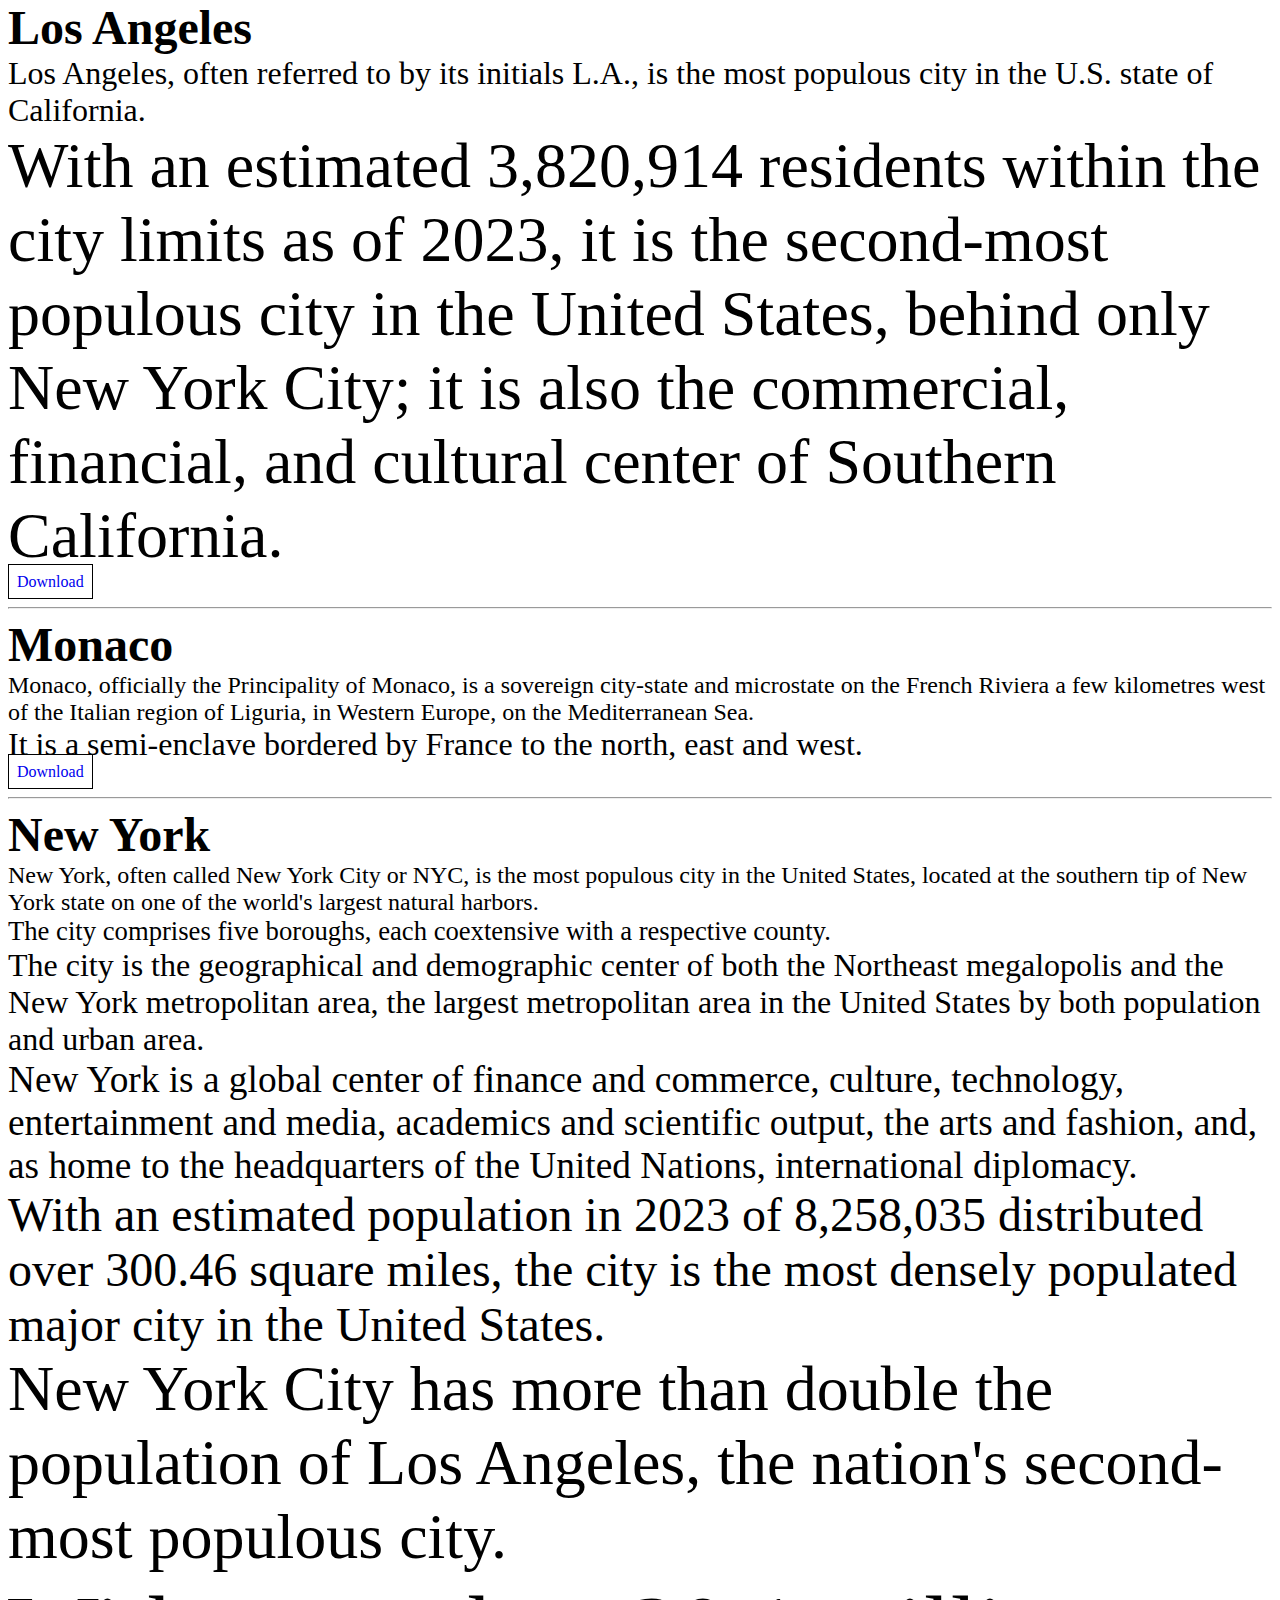
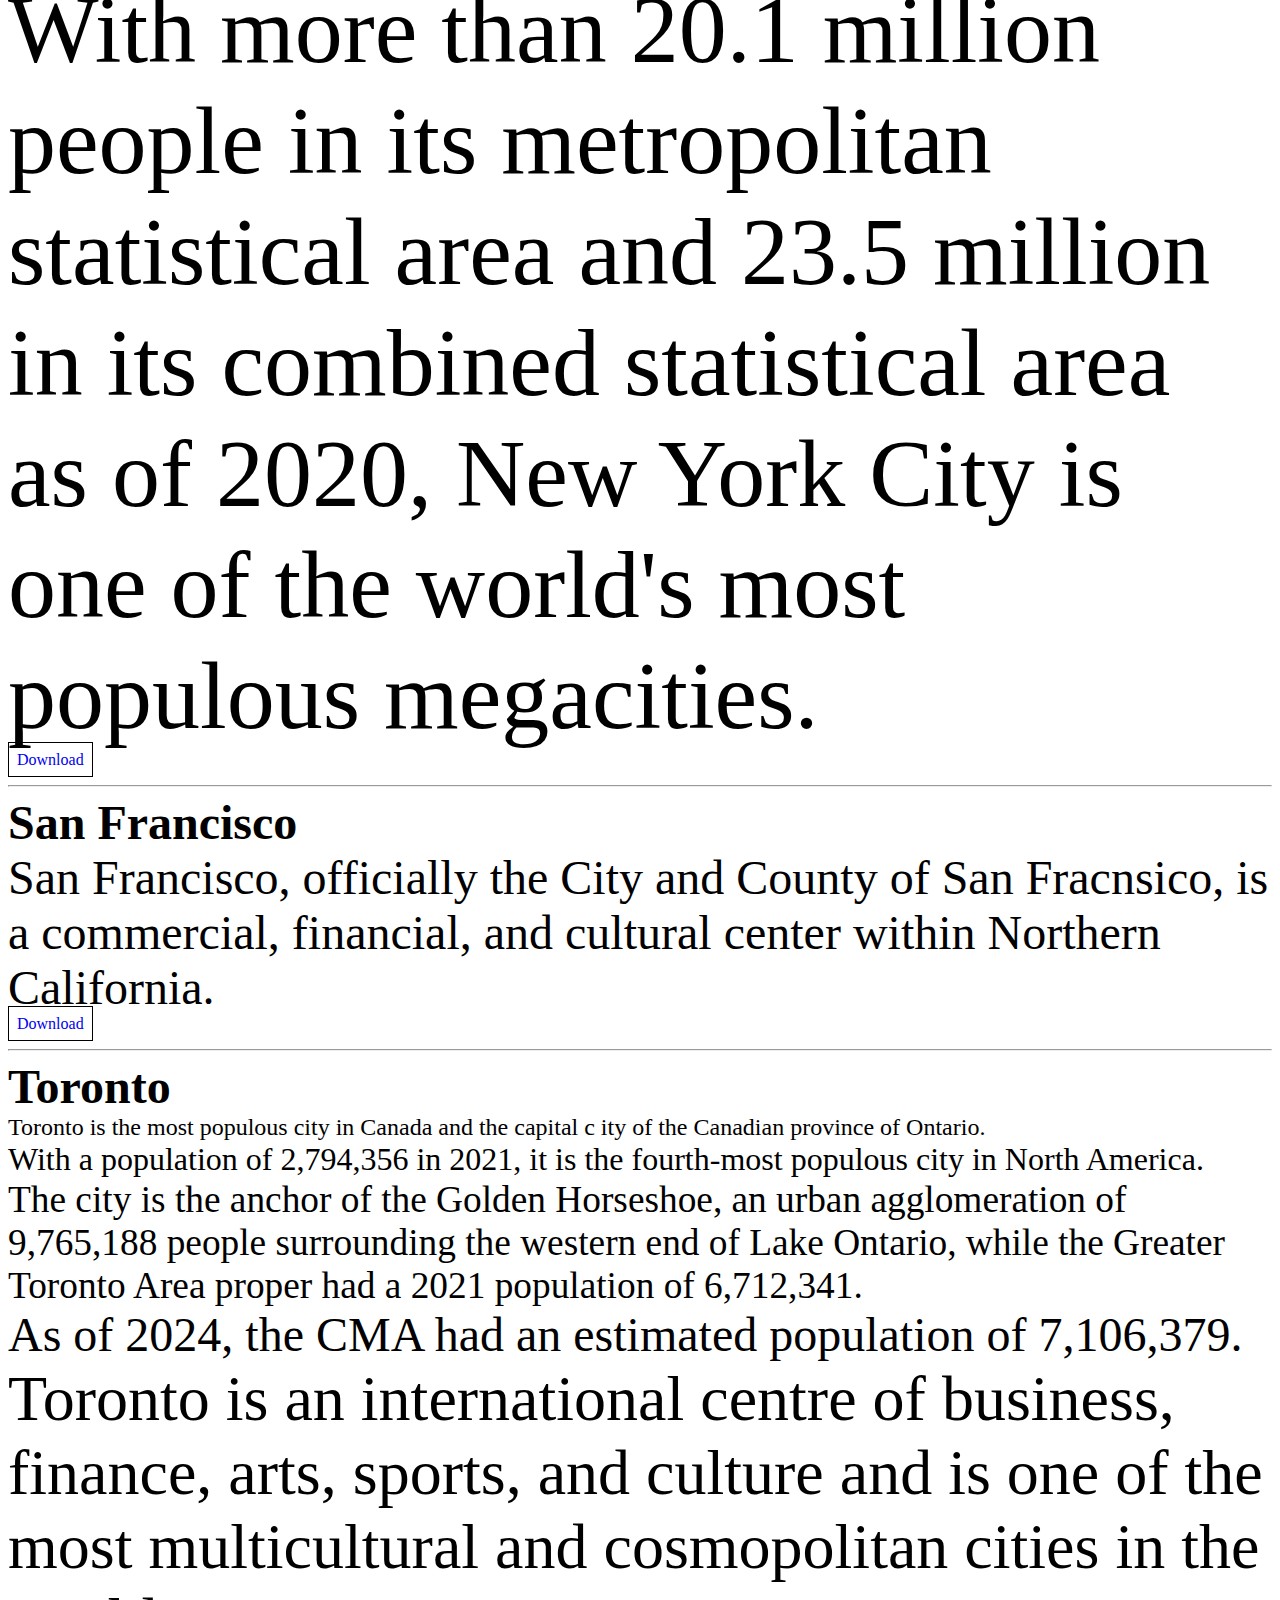
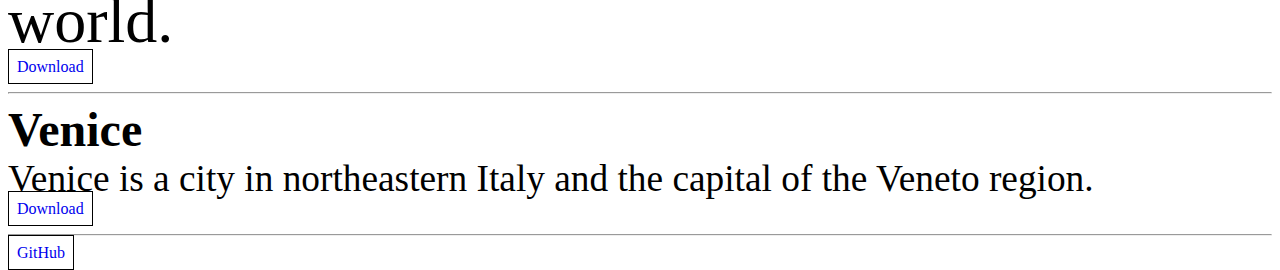
==== commit 9c4ea55b: "twelfth commit" ====
--- a/index.html
+++ b/index.html
@@ -10,84 +10,84 @@
 
 <body>
   <h1>Macintosh Fonts</h1>
-  <a href="https://github.com/century/MacFonts/raw/refs/heads/main/ZIPMacFonts.zip" download="MacFonts.zip">Download All</a>
+  <a href="https://github.com/century/MacFonts/raw/refs/heads/main/ZIP/MacFonts.zip" download="MacFonts.zip">Download All</a>
 
 <hr>
   
   <h2>Athens</h2>
-  <p class="athens18">Sphinx of black quartz judge my vow.</p>
-  <a href="https://github.com/century/MacFonts/raw/refs/heads/main/ZIPMacAthens.zip" download="MacAthens.zip">Download</a>
+  <p class="athens18">Athens is the capital and largest city of Greece</p>
+  <a href="https://github.com/century/MacFonts/raw/refs/heads/main/ZIP/MacAthens.zip" download="MacAthens.zip">Download</a>
 
 <hr>
 
   <h2>Chicago</h2>
-  <p class="chicago12">Sphinx of black quartz judge my vow.</p>
-  <a href="https://github.com/century/MacFonts/raw/refs/heads/main/ZIPMacChicago.zip" download="MacChicago.zip">Download</a>
+  <p class="chicago12">Chicago is the most populous city in the U.S. state of Illinois and the Midwestern United States.</p>
+  <a href="https://github.com/century/MacFonts/raw/refs/heads/main/ZIP/MacChicago.zip" download="MacChicago.zip">Download</a>
 
 <hr>
 
   <h2>Geneva</h2>
-  <p class="geneva09">Sphinx of black quartz judge my vow.</p>
-  <p class="geneva10">Sphinx of black quartz judge my vow.</p>
-  <p class="geneva12">Sphinx of black quartz judge my vow.</p>
-  <p class="geneva14">Sphinx of black quartz judge my vow.</p>
-  <p class="geneva18">Sphinx of black quartz judge my vow.</p>
-  <p class="geneva24">Sphinx of black quartz judge my vow.</p>
-  <a href="https://github.com/century/MacFonts/raw/refs/heads/main/ZIPMacGeneva.zip" download="MacGeneva.zip">Download</a>
+  <p class="geneva09">Geneva is the second-most populous city in Switzerland and the most populous in French-speaking Romandy.</p>
+  <p class="geneva10">Situated in the southwest of the country, where the Rhône exits Lake Geneva, it is the capital of the Republic and Canton of Geneva, and a centre for international diplomacy</p>
+  <p class="geneva12">Geneva hosts the highest number of international organizations in the world.</p>
+  <p class="geneva14">The city of Geneva had a population of 203,856 in January 2021 within its municipal territory of 16 km².</p>
+  <p class="geneva18">The Geneva metropolitan area as officially defined by Eurostat, including suburbs and exurbs in Vaud and the French departments of Ain and Haute-Savoie, extends over 2,292 km² and had a population of 1,053,436 in 2021.</p>
+  <p class="geneva24">Since 2013, the Canton of Geneva, the Nyon District, and the Pôle métropolitain du Genevois français, have formed Grand Genève, a Local Grouping of Transnational Cooperation in charge of organizing cooperation within the cross-border metropolitan area of Geneva.</p>
+  <a href="https://github.com/century/MacFonts/raw/refs/heads/main/ZIP/MacGeneva.zip" download="MacGeneva.zip">Download</a>
 
 <hr>
 
   <h2>London</h2>
-  <p class="london18">Sphinx of black quartz judge my vow.</p>
-  <a href="https://github.com/century/MacFonts/raw/refs/heads/main/ZIPMacLondon.zip" download="MacLondon.zip">Download</a>
+  <p class="london18">London is the capital and largest city of both England and the United Kingdom, with a population of 8,866,180 in 2022.</p>
+  <a href="https://github.com/century/MacFonts/raw/refs/heads/main/ZIP/MacLondon.zip" download="MacLondon.zip">Download</a>
 
 <hr>
 
   <h2>Los Angeles</h2>
-  <p class="losangeles12">Sphinx of black quartz judge my vow.</p>
-  <p class="losangeles24">Sphinx of black quartz judge my vow.</p>
-  <a href="https://github.com/century/MacFonts/raw/refs/heads/main/ZIPMacLosAngeles.zip" download="MacLosAngeles.zip">Download</a>
+  <p class="losangeles12">Los Angeles, often referred to by its initials L.A., is the most populous city in the U.S. state of California.</p>
+  <p class="losangeles24">With an estimated 3,820,914 residents within the city limits as of 2023, it is the second-most populous city in the United States, behind only New York City; it is also the commercial, financial, and cultural center of Southern California.</p>
+  <a href="https://github.com/century/MacFonts/raw/refs/heads/main/ZIP/MacLosAngeles.zip" download="MacLosAngeles.zip">Download</a>
 
 <hr>
 
   <h2>Monaco</h2>
-  <p class="monaco09">Sphinx of black quartz judge my vow.</p>
-  <p class="monaco12">Sphinx of black quartz judge my vow.</p>
-  <a href="https://github.com/century/MacFonts/raw/refs/heads/main/ZIPMacMonaco.zip" download="MacMonaco.zip">Download</a>
+  <p class="monaco09">Monaco, officially the Principality of Monaco, is a sovereign city-state and microstate on the French Riviera a few kilometres west of the Italian region of Liguria, in Western Europe, on the Mediterranean Sea.</p>
+  <p class="monaco12">It is a semi-enclave bordered by France to the north, east and west.</p>
+  <a href="https://github.com/century/MacFonts/raw/refs/heads/main/ZIP/MacMonaco.zip" download="MacMonaco.zip">Download</a>
 
 <hr>
 
   <h2>New York</h2>
-  <p class="newyork09">Sphinx of black quartz judge my vow.</p>
-  <p class="newyork10">Sphinx of black quartz judge my vow.</p>
-  <p class="newyork12">Sphinx of black quartz judge my vow.</p>
-  <p class="newyork14">Sphinx of black quartz judge my vow.</p>
-  <p class="newyork18">Sphinx of black quartz judge my vow.</p>
-  <p class="newyork24">Sphinx of black quartz judge my vow.</p>
-  <p class="newyork36">Sphinx of black quartz judge my vow.</p>
-  <a href="https://github.com/century/MacFonts/raw/refs/heads/main/ZIPMacNewYork.zip" download="MacNewYork.zip">Download</a>
+  <p class="newyork09">New York, often called New York City or NYC, is the most populous city in the United States, located at the southern tip of New York state on one of the world's largest natural harbors.</p>
+  <p class="newyork10">The city comprises five boroughs, each coextensive with a respective county.</p>
+  <p class="newyork12">The city is the geographical and demographic center of both the Northeast megalopolis and the New York metropolitan area, the largest metropolitan area in the United States by both population and urban area.</p>
+  <p class="newyork14">New York is a global center of finance and commerce, culture, technology, entertainment and media, academics and scientific output, the arts and fashion, and, as home to the headquarters of the United Nations, international diplomacy.</p>
+  <p class="newyork18">With an estimated population in 2023 of 8,258,035 distributed over 300.46 square miles, the city is the most densely populated major city in the United States.</p>
+  <p class="newyork24">New York City has more than double the population of Los Angeles, the nation's second-most populous city.</p>
+  <p class="newyork36">With more than 20.1 million people in its metropolitan statistical area and 23.5 million in its combined statistical area as of 2020, New York City is one of the world's most populous megacities.</p>
+  <a href="https://github.com/century/MacFonts/raw/refs/heads/main/ZIP/MacNewYork.zip" download="MacNewYork.zip">Download</a>
 
 <hr>
 
   <h2>San Francisco</h2>
-  <p class="sanfrancisco18">Sphinx of black quartz judge my vow.</p>
-  <a href="https://github.com/century/MacFonts/raw/refs/heads/main/ZIPMacSanFrancisco.zip" download="MacSanFrancisco.zip">Download</a>
+  <p class="sanfrancisco18">San Francisco, officially the City and County of San Fracnsico, is a commercial, financial, and cultural center within Northern California.</p>
+  <a href="https://github.com/century/MacFonts/raw/refs/heads/main/ZIP/MacSanFrancisco.zip" download="MacSanFrancisco.zip">Download</a>
 
 <hr>
 
   <h2>Toronto</h2>
-  <p class="toronto09">Sphinx of black quartz judge my vow.</p>
-  <p class="toronto12">Sphinx of black quartz judge my vow.</p>
-  <p class="toronto14">Sphinx of black quartz judge my vow.</p>
-  <p class="toronto18">Sphinx of black quartz judge my vow.</p>
-  <p class="toronto24">Sphinx of black quartz judge my vow.</p>
-  <a href="https://github.com/century/MacFonts/raw/refs/heads/main/ZIPMacToronto.zip" download="MacToronto.zip">Download</a>
+  <p class="toronto09">Toronto is the most populous city in Canada and the capital c ity of the Canadian province of Ontario.</p>
+  <p class="toronto12"> With a population of 2,794,356 in 2021, it is the fourth-most populous city in North America.</p>
+  <p class="toronto14">The city is the anchor of the Golden Horseshoe, an urban agglomeration of 9,765,188 people surrounding the western end of Lake Ontario, while the Greater Toronto Area proper had a 2021 population of 6,712,341.</p>
+  <p class="toronto18">As of 2024, the CMA had an estimated population of 7,106,379.</p>
+  <p class="toronto24">Toronto is an international centre of business, finance, arts, sports, and culture and is one of the most multicultural and cosmopolitan cities in the world.</p>
+  <a href="https://github.com/century/MacFonts/raw/refs/heads/main/ZIP/MacToronto.zip" download="MacToronto.zip">Download</a>
 
 <hr>
 
   <h2>Venice</h2>
-  <p class="venice14">Sphinx of black quartz judge my vow.</p>
-  <a href="https://github.com/century/MacFonts/raw/refs/heads/main/ZIPMacVenice.zip" download="MacVenice.zip">Download</a>
+  <p class="venice14">Venice is a city in northeastern Italy and the capital of the Veneto region.</p>
+  <a href="https://github.com/century/MacFonts/raw/refs/heads/main/ZIP/MacVenice.zip" download="MacVenice.zip">Download</a>
 
   <hr>
   <footer>
--- a/styles.css
+++ b/styles.css
@@ -1,169 +1,169 @@
 @font-face
 {
     font-family: "Athens18";
-    src: url(https://github.com/century/MacFonts/raw/refs/heads/main/WOFF2/MacAthens-18.woff2)
+    src: url(/MacFonts/WOFF2/MacAthens-18.woff2) format(woff2);
 }
 
 @font-face
 {
     font-family: "Chicago12";
-    src: url(https://github.com/century/MacFonts/raw/refs/heads/main/WOFF2/MacChicago-12.woff2)
+    src: url(/MacFonts/WOFF2/MacChicago-12.woff2) format(woff2);
 }
 
 @font-face
 {
     font-family: "Geneva09";
-    src: url(https://github.com/century/MacFonts/raw/refs/heads/main/WOFF2/MacGeneva-09.woff2)
+    src: url(/MacFonts/WOFF2/MacGeneva-09.woff2) format(woff2);
 }
 
 @font-face
 {
     font-family: "Geneva10";
-    src: url(https://github.com/century/MacFonts/raw/refs/heads/main/WOFF2/MacGeneva-10.woff2)
+    src: url(/MacFonts/WOFF2/MacGeneva-10.woff2) format(woff2);
 }
 
 @font-face
 {
     font-family: "Geneva12";
-    src: url(https://github.com/century/MacFonts/raw/refs/heads/main/WOFF2/MacGeneva-12.woff2)
+    src: url(/MacFonts/WOFF2/MacGeneva-12.woff2) format(woff2);
 }
 
 @font-face
 {
     font-family: "Geneva14";
-    src: url(https://github.com/century/MacFonts/raw/refs/heads/main/WOFF2/MacGeneva-14.woff2)
+    src: url(/MacFonts/WOFF2/MacGeneva-14.woff2) format(woff2);
 }
 
 @font-face
 {
     font-family: "Geneva18";
-    src: url(https://github.com/century/MacFonts/raw/refs/heads/main/WOFF2/MacGeneva-18.woff2)
+    src: url(/MacFonts/WOFF2/MacGeneva-18.woff2) format(woff2);
 }
 
 @font-face
 {
     font-family: "Geneva24";
-    src: url(https://github.com/century/MacFonts/raw/refs/heads/main/WOFF2/MacGeneva-24.woff2)
+    src: url(/MacFonts/WOFF2/MacGeneva-24.woff2) format(woff2);
 }
 
 @font-face
 {
     font-family: "London18";
-    src: url(https://github.com/century/MacFonts/raw/refs/heads/main/WOFF2/MacLondon-18.woff2)
+    src: url(/MacFonts/WOFF2/MacLondon-18.woff2) format(woff2);
 }
 
 @font-face
 {
     font-family: "LosAngeles12";
-    src: url(https://github.com/century/MacFonts/raw/refs/heads/main/WOFF2/MacLosAngeles-12.woff2)
+    src: url(/MacFonts/WOFF2/MacLosAngeles-12.woff2) format(woff2);
 }
 
 @font-face
 {
     font-family: "LosAngeles24";
-    src: url(https://github.com/century/MacFonts/raw/refs/heads/main/WOFF2/MacLosAngeles-24.woff2)
+    src: url(/MacFonts/WOFF2/MacLosAngeles-24.woff2) format(woff2);
 }
 
 @font-face
 {
     font-family: "Monaco09";
-    src: url(https://github.com/century/MacFonts/raw/refs/heads/main/WOFF2/MacMonaco-09.woff2)
+    src: url(/MacFonts/WOFF2/MacMonaco-09.woff2) format(woff2);
 }
 
 @font-face
 {
     font-family: "Monaco12";
-    src: url(https://github.com/century/MacFonts/raw/refs/heads/main/WOFF2/MacMonaco-12.woff2)
+    src: url(/MacFonts/WOFF2/MacMonaco-12.woff2) format(woff2);
 }
 
 @font-face
 {
     font-family: "NewYork09";
-    src: url(https://github.com/century/MacFonts/raw/refs/heads/main/WOFF2/MacNewYork-09.woff2)
+    src: url(/MacFonts/WOFF2/MacNewYork-09.woff2) format(woff2);
 }
 
 @font-face
 {
     font-family: "NewYork10";
-    src: url(https://github.com/century/MacFonts/raw/refs/heads/main/WOFF2/MacNewYork-10.woff2)
+    src: url(/MacFonts/WOFF2/MacNewYork-10.woff2) format(woff2);
 }
 
 @font-face
 {
     font-family: "NewYork12";
-    src: url(https://github.com/century/MacFonts/raw/refs/heads/main/WOFF2/MacNewYork-12.woff2)
+    src: url(/MacFonts/WOFF2/MacNewYork-12.woff2) format(woff2);
 }
 
 @font-face
 {
     font-family: "NewYork14";
-    src: url(https://github.com/century/MacFonts/raw/refs/heads/main/WOFF2/MacNewYork-14.woff2)
+    src: url(/MacFonts/WOFF2/MacNewYork-14.woff2) format(woff2);
 }
 
 @font-face
 {
     font-family: "NewYork18";
-    src: url(https://github.com/century/MacFonts/raw/refs/heads/main/WOFF2/MacNewYork-18.woff2)
+    src: url(/MacFonts/WOFF2/MacNewYork-18.woff2) format(woff2);
 }
 
 @font-face
 {
     font-family: "NewYork24";
-    src: url(https://github.com/century/MacFonts/raw/refs/heads/main/WOFF2/MacNewYork-24.woff2)
+    src: url(/MacFonts/WOFF2/MacNewYork-24.woff2) format(woff2);
 }
 
 @font-face
 {
     font-family: "NewYork36";
-    src: url(https://github.com/century/MacFonts/raw/refs/heads/main/WOFF2/MacNewYork-36.woff2)
+    src: url(/MacFonts/WOFF2/MacNewYork-36.woff2) format(woff2);
 }
 
 @font-face
 {
     font-family: "SanFrancisco18";
-    src: url(https://github.com/century/MacFonts/raw/refs/heads/main/WOFF2/MacSanFrancisco-18.woff2)
+    src: url(/MacFonts/WOFF2/MacSanFrancisco-18.woff2) format(woff2);
 }
 
 @font-face
 {
     font-family: "Toronto09";
-    src: url(https://github.com/century/MacFonts/raw/refs/heads/main/WOFF2/MacToronto-09.woff2)
+    src: url(/MacFonts/WOFF2/MacToronto-09.woff2) format(woff2);
 }
 
 @font-face
 {
     font-family: "Toronto10";
-    src: url(https://github.com/century/MacFonts/raw/refs/heads/main/WOFF2/MacToronto-10.woff2)
+    src: url(/MacFonts/WOFF2/MacToronto-10.woff2) format(woff2);
 }
 
 @font-face
 {
     font-family: "Toronto12";
-    src: url(https://github.com/century/MacFonts/raw/refs/heads/main/WOFF2/MacToronto-12.woff2)
+    src: url(/MacFonts/WOFF2/MacToronto-12.woff2) format(woff2);
 }
 
 @font-face
 {
     font-family: "Toronto14";
-    src: url(https://github.com/century/MacFonts/raw/refs/heads/main/WOFF2/MacToronto-14.woff2)
+    src: url(/MacFonts/WOFF2/MacToronto-14.woff2) format(woff2);
 }
 
 @font-face
 {
     font-family: "Toronto18";
-    src: url(https://github.com/century/MacFonts/raw/refs/heads/main/WOFF2/MacToronto-18.woff2)
+    src: url(/MacFonts/WOFF2/MacToronto-18.woff2) format(woff2);
 }
 
 @font-face
 {
     font-family: "Toronto24";
-    src: url(https://github.com/century/MacFonts/raw/refs/heads/main/WOFF2/MacToronto-24.woff2)
+    src: url(/MacFonts/WOFF2/MacToronto-24.woff2) format(woff2);
 }
 
 @font-face
 {
     font-family: "Venice14";
-    src: url(https://github.com/century/MacFonts/raw/refs/heads/main/WOFF2/MacVenice-14.woff2)
+    src: url(/MacFonts/WOFF2/MacVenice-14.woff2) format(woff2);
 }
 
 .athens18 {
@@ -331,3 +331,9 @@
 hr {
 	margin-top: 1rem;
 }
+
+body {
+	-webkit-font-smoothing: antialiased;
+	-moz-osx-font-smoothing: grayscale;
+	text-rendering: optimizeLegibility;
+}
